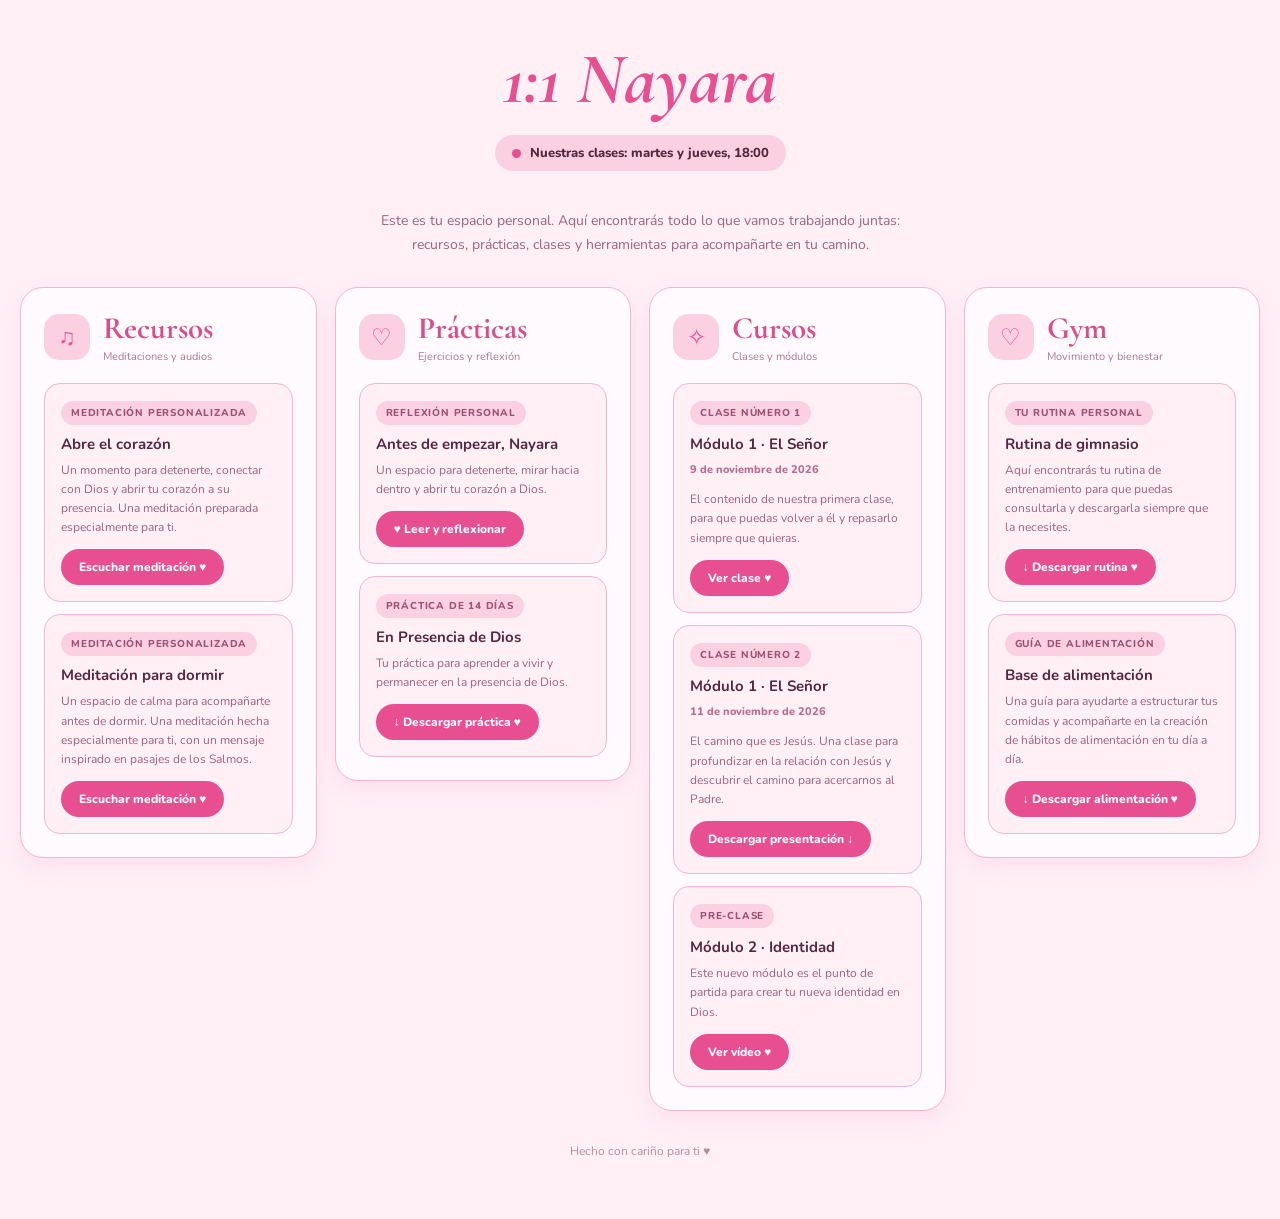
==== index.html @ 5b58719e "Add nutrition guide section to index.html Added a new section for 'GUÍA DE ALIMENTACIÓN' with a desc" ====
<!DOCTYPE html>
<html lang="es">
<head>
<meta charset="UTF-8">
<meta name="viewport" content="width=device-width, initial-scale=1.0">

<title>1:1 Nayara</title>

<link href="https://fonts.googleapis.com/css2?family=Cormorant+Garamond:ital,wght@1,600;1,700&family=Nunito:wght@400;600;700;800&display=swap" rel="stylesheet">

<style>
* {
    margin: 0;
    padding: 0;
    box-sizing: border-box;
}

body {
    background: #fff0f6;
    font-family: 'Nunito', sans-serif;
    color: #54283e;
    min-height: 100vh;
    padding: 35px 20px 60px;
}

/* CABECERA */

header {
    text-align: center;
    margin-bottom: 38px;
}

h1 {
    font-family: 'Cormorant Garamond', serif;
    font-style: italic;
    font-size: clamp(50px, 8vw, 72px);
    color: #e84f91;
    margin-bottom: 12px;
}

.horario {
    display: inline-flex;
    align-items: center;
    gap: 9px;
    background: #fbd1e2;
    padding: 9px 17px;
    border-radius: 30px;
    font-size: 13px;
    font-weight: 800;
}

.punto {
    width: 9px;
    height: 9px;
    background: #e84f91;
    border-radius: 50%;
}

/* PRESENTACIÓN */

.intro {
    text-align: center;
    max-width: 550px;
    margin: 0 auto 30px;
}

.intro p {
    color: #9c637e;
    font-size: 14px;
    line-height: 1.7;
}

/* GALERÍA */

.galeria {
    width: 100%;
    max-width: 1500px;
    margin: 0 auto;
    display: grid;
    grid-template-columns: repeat(4, minmax(0, 1fr));
    gap: 18px;
    align-items: start;
}

/* TARJETAS */

.tarjeta-seccion {
    background: #fffafd;
    border: 1.5px solid #f6b4d0;
    border-radius: 23px;
    padding: 23px;
    box-shadow: 0 9px 22px rgba(216,91,145,0.10);
    min-width: 0;
}

.cabecera-tarjeta {
    display: flex;
    align-items: center;
    gap: 13px;
    margin-bottom: 19px;
}

.icono {
    width: 46px;
    height: 46px;
    min-width: 46px;
    border-radius: 15px;
    background: #fbd1e2;
    color: #e84f91;
    display: flex;
    align-items: center;
    justify-content: center;
    font-size: 23px;
}

h2 {
    font-family: 'Cormorant Garamond', serif;
    font-size: 31px;
    color: #d94d8a;
    line-height: 1.1;
}

.subtitulo {
    color: #a77b90;
    font-size: 11px;
    margin-top: 4px;
}

/* CONTENIDO INTERIOR */

.elemento {
    background: #fff0f6;
    border: 1px solid #f6b4d0;
    border-radius: 16px;
    padding: 16px;
    margin-top: 12px;
}

.elemento h3 {
    font-size: 15px;
    margin-bottom: 7px;
    color: #54283e;
}

.elemento p {
    color: #9c637e;
    font-size: 12px;
    line-height: 1.6;
    margin-bottom: 12px;
}

.video {
    width: 100%;
    aspect-ratio: 16 / 9;
    border: none;
    border-radius: 12px;
    display: block;
    margin-top: 12px;
}

/* BOTONES */

.boton {
    display: inline-block;
    padding: 10px 18px;
    border: none;
    border-radius: 25px;
    background: #e84f91;
    color: white;
    text-decoration: none;
    font-family: 'Nunito', sans-serif;
    font-size: 12px;
    font-weight: 800;
    cursor: pointer;
    transition: background 0.2s, transform 0.2s;
}

.boton:hover {
    background: #cf3979;
    transform: translateY(-2px);
}

.boton:disabled {
    background: #e8c5d5;
    color: #795568;
    cursor: not-allowed;
    transform: none;
}

.etiqueta {
    display: inline-block;
    background: #fbd1e2;
    color: #9b5273;
    padding: 5px 10px;
    border-radius: 20px;
    font-size: 10px;
    font-weight: 800;
    letter-spacing: 0.8px;
    margin-bottom: 9px;
}

.fecha {
    color: #b76b8e !important;
    font-weight: 800;
    font-size: 11px !important;
}

/* PIE */

.pie {
    text-align: center;
    color: #b78ba0;
    font-size: 12px;
    margin-top: 32px;
}

/* MÓVILES */

@media(max-width: 650px) {
    body {
        padding: 25px 13px 40px;
    }

   .galeria {
        grid-template-columns: 1fr;
        gap: 16px;
    }

    .tarjeta-seccion {
        padding: 19px;
    }

    h2 {
        font-size: 29px;
    }
}
</style>
</head>

<body>

<header>
    <h1>1:1 Nayara</h1>

    <div class="horario">
        <span class="punto"></span>
        Nuestras clases: martes y jueves, 18:00
    </div>
</header>

<div class="intro">
    <p>
        Este es tu espacio personal. Aquí encontrarás todo lo que vamos
        trabajando juntas: recursos, prácticas, clases y herramientas
        para acompañarte en tu camino.
    </p>
</div>

<main class="galeria">
    
<!-- RECURSOS -->
<section class="tarjeta-seccion">

    <div class="cabecera-tarjeta">
        <div class="icono">♫</div>
        <div>
            <h2>Recursos</h2>
            <p class="subtitulo">Meditaciones y audios</p>
        </div>
    </div>

    <!-- MEDITACIÓN 1 -->
    <div class="elemento">
        <span class="etiqueta">MEDITACIÓN PERSONALIZADA</span>

        <h3>Abre el corazón</h3>

        <p>
            Un momento para detenerte, conectar con Dios
            y abrir tu corazón a su presencia. Una meditación
            preparada especialmente para ti.
        </p>

        <a href="abre-el-corazon.html" class="boton">
            Escuchar meditación ♥
        </a>
    </div>

    <!-- MEDITACIÓN 2 -->
    <div class="elemento">
        <span class="etiqueta">MEDITACIÓN PERSONALIZADA</span>

        <h3>Meditación para dormir</h3>

        <p>
            Un espacio de calma para acompañarte antes de dormir.
            Una meditación hecha especialmente para ti,
            con un mensaje inspirado en pasajes de los Salmos.
        </p>

        <a href="meditacion-para-dormir.html" class="boton">
            Escuchar meditación ♥
        </a>
    </div>

</section>


    <!-- PRÁCTICAS -->
    <section class="tarjeta-seccion">

        <div class="cabecera-tarjeta">
            <div class="icono">♡</div>
            <div>
                <h2>Prácticas</h2>
                <p class="subtitulo">Ejercicios y reflexión</p>
            </div>
        </div>

        <div class="elemento">
            <span class="etiqueta">REFLEXIÓN PERSONAL</span>

            <h3>Antes de empezar, Nayara</h3>

            <p>
                Un espacio para detenerte, mirar hacia dentro
                y abrir tu corazón a Dios.
            </p>

            <a href="reflexion.html" class="boton">
                ♥ Leer y reflexionar
            </a>
        </div>

        <div class="elemento">
            <span class="etiqueta">PRÁCTICA DE 14 DÍAS</span>

            <h3>En Presencia de Dios</h3>

            <p>
                Tu práctica para aprender a vivir
                y permanecer en la presencia de Dios.
            </p>

           <a
    href="En_Presencia_de_Dios_AED.pdf"
    download
    class="boton">
    ↓ Descargar práctica ♥
</a>
        </div>

    </section>


    <!-- CURSOS -->
    <section class="tarjeta-seccion">

        <div class="cabecera-tarjeta">
            <div class="icono">✧</div>
            <div>
                <h2>Cursos</h2>
                <p class="subtitulo">Clases y módulos</p>
            </div>
        </div>

        <div class="elemento">
            <span class="etiqueta">CLASE NÚMERO 1</span>

            <h3>Módulo 1 · El Señor</h3>

            <p class="fecha">9 de noviembre de 2026</p>

            <p>
                El contenido de nuestra primera clase,
                para que puedas volver a él y repasarlo
                siempre que quieras.
            </p>

            <a
                href="https://canva.link/1fo66su3ctbssl6"
                target="_blank"
                rel="noopener noreferrer"
                class="boton">
                Ver clase ♥
            </a>
        </div>

<div class="elemento">
    <span class="etiqueta">CLASE NÚMERO 2</span>

    <h3>Módulo 1 · El Señor</h3>

    <p class="fecha">11 de noviembre de 2026</p>

    <p>
        El camino que es Jesús. Una clase para profundizar
        en la relación con Jesús y descubrir el camino
        para acercarnos al Padre.
    </p>

    <a
        href="./clase-2-el-camino.pdf"
        download="El camino que es Jesús.pdf"
        class="boton">
        Descargar presentación ↓
    </a>
</div>
<div class="elemento">
    <span class="etiqueta">PRE-CLASE</span>

    <h3>Módulo 2 · Identidad</h3>

    <p>
        Este nuevo módulo es el punto de partida
        para crear tu nueva identidad en Dios.
    </p>

    <a
        href="https://www.youtube.com/watch?v=lnwrQSyHtDE"
        target="_blank"
        rel="noopener noreferrer"
        class="boton">
        Ver vídeo ♥
    </a>
</div>
    </section>


    <!-- GYM -->
    <section class="tarjeta-seccion">

        <div class="cabecera-tarjeta">
            <div class="icono">♡</div>
            <div>
                <h2>Gym</h2>
                <p class="subtitulo">Movimiento y bienestar</p>
            </div>
        </div>

        <div class="elemento">
            <span class="etiqueta">TU RUTINA PERSONAL</span>

            <h3>Rutina de gimnasio</h3>

            <p>
                Aquí encontrarás tu rutina de entrenamiento
                para que puedas consultarla y descargarla
                siempre que la necesites.
            </p>

      <a
    href="Rutina_Nayara.pdf"
    download
    class="boton">
    ↓ Descargar rutina ♥
</a>
        </div>

<div class="elemento">
    <span class="etiqueta">GUÍA DE ALIMENTACIÓN</span>

    <h3>Base de alimentación</h3>

    <p>
        Una guía para ayudarte a estructurar tus comidas
        y acompañarte en la creación de hábitos de
        alimentación en tu día a día.
    </p>

    <a
        href="Guia_Alimentacion.pdf"
        download
        class="boton">
        ↓ Descargar alimentación ♥
    </a>
</div>

    </section>

</main>

<footer class="pie">
    Hecho con cariño para ti ♥
</footer>

</body>
</html>
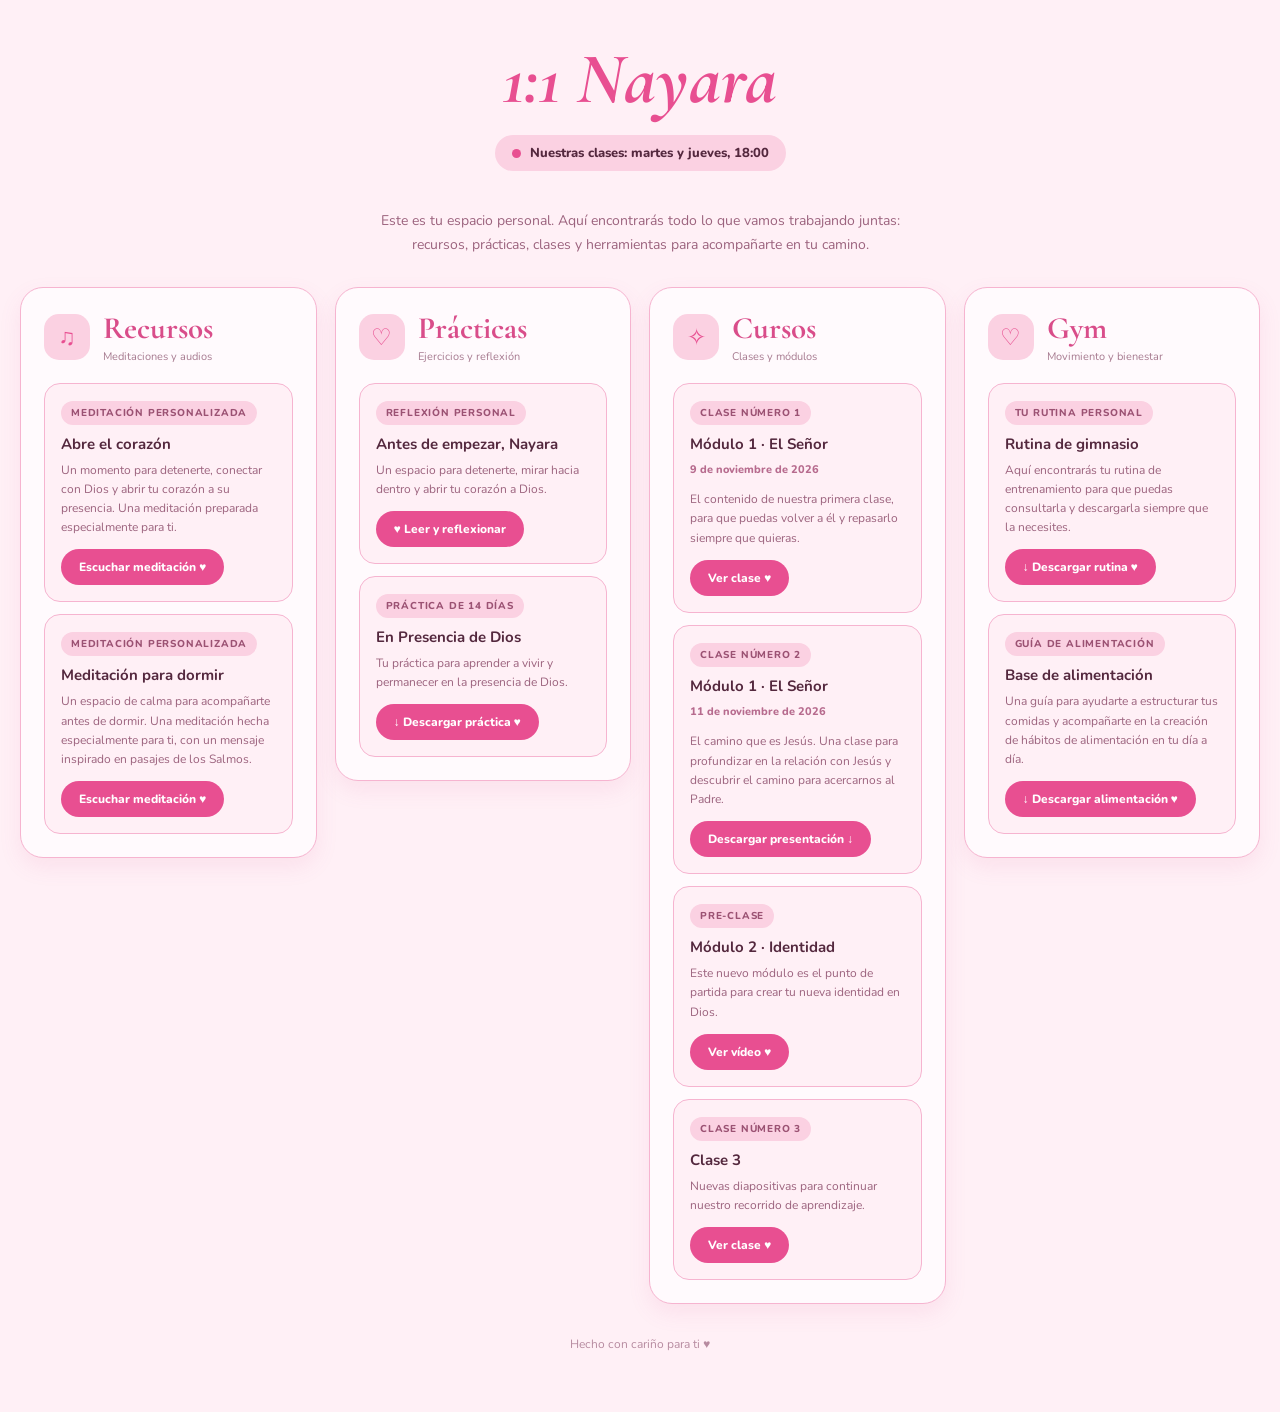
==== commit cc04e8a9: "Refactor Cursos section in index.html" ====
--- a/index.html
+++ b/index.html
@@ -354,78 +354,104 @@
     </section>
 
 
-    <!-- CURSOS -->
-    <section class="tarjeta-seccion">
-
-        <div class="cabecera-tarjeta">
-            <div class="icono">✧</div>
-            <div>
-                <h2>Cursos</h2>
-                <p class="subtitulo">Clases y módulos</p>
-            </div>
-        </div>
-
-        <div class="elemento">
-            <span class="etiqueta">CLASE NÚMERO 1</span>
-
-            <h3>Módulo 1 · El Señor</h3>
-
-            <p class="fecha">9 de noviembre de 2026</p>
-
-            <p>
-                El contenido de nuestra primera clase,
-                para que puedas volver a él y repasarlo
-                siempre que quieras.
-            </p>
-
-            <a
-                href="https://canva.link/1fo66su3ctbssl6"
-                target="_blank"
-                rel="noopener noreferrer"
-                class="boton">
-                Ver clase ♥
-            </a>
-        </div>
-
-<div class="elemento">
-    <span class="etiqueta">CLASE NÚMERO 2</span>
-
-    <h3>Módulo 1 · El Señor</h3>
-
-    <p class="fecha">11 de noviembre de 2026</p>
-
-    <p>
-        El camino que es Jesús. Una clase para profundizar
-        en la relación con Jesús y descubrir el camino
-        para acercarnos al Padre.
-    </p>
-
-    <a
-        href="./clase-2-el-camino.pdf"
-        download="El camino que es Jesús.pdf"
-        class="boton">
-        Descargar presentación ↓
-    </a>
-</div>
-<div class="elemento">
-    <span class="etiqueta">PRE-CLASE</span>
-
-    <h3>Módulo 2 · Identidad</h3>
-
-    <p>
-        Este nuevo módulo es el punto de partida
-        para crear tu nueva identidad en Dios.
-    </p>
-
-    <a
-        href="https://www.youtube.com/watch?v=lnwrQSyHtDE"
-        target="_blank"
-        rel="noopener noreferrer"
-        class="boton">
-        Ver vídeo ♥
-    </a>
-</div>
-    </section>
+
+<!-- CURSOS -->
+<section class="tarjeta-seccion">
+
+    <div class="cabecera-tarjeta">
+        <div class="icono">✧</div>
+        <div>
+            <h2>Cursos</h2>
+            <p class="subtitulo">Clases y módulos</p>
+        </div>
+    </div>
+
+    <!-- CLASE 1 -->
+    <div class="elemento">
+        <span class="etiqueta">CLASE NÚMERO 1</span>
+
+        <h3>Módulo 1 · El Señor</h3>
+
+        <p class="fecha">9 de noviembre de 2026</p>
+
+        <p>
+            El contenido de nuestra primera clase,
+            para que puedas volver a él y repasarlo
+            siempre que quieras.
+        </p>
+
+        <a
+            href="https://canva.link/1fo66su3ctbssl6"
+            target="_blank"
+            rel="noopener noreferrer"
+            class="boton">
+            Ver clase ♥
+        </a>
+    </div>
+
+    <!-- CLASE 2 -->
+    <div class="elemento">
+        <span class="etiqueta">CLASE NÚMERO 2</span>
+
+        <h3>Módulo 1 · El Señor</h3>
+
+        <p class="fecha">11 de noviembre de 2026</p>
+
+        <p>
+            El camino que es Jesús. Una clase para profundizar
+            en la relación con Jesús y descubrir el camino
+            para acercarnos al Padre.
+        </p>
+
+        <a
+            href="./clase-2-el-camino.pdf"
+            download="El camino que es Jesús.pdf"
+            class="boton">
+            Descargar presentación ↓
+        </a>
+    </div>
+
+    <!-- PRE-CLASE -->
+    <div class="elemento">
+        <span class="etiqueta">PRE-CLASE</span>
+
+        <h3>Módulo 2 · Identidad</h3>
+
+        <p>
+            Este nuevo módulo es el punto de partida
+            para crear tu nueva identidad en Dios.
+        </p>
+
+        <a
+            href="https://www.youtube.com/watch?v=lnwrQSyHtDE"
+            target="_blank"
+            rel="noopener noreferrer"
+            class="boton">
+            Ver vídeo ♥
+        </a>
+    </div>
+
+    <!-- CLASE 3 -->
+    <div class="elemento">
+        <span class="etiqueta">CLASE NÚMERO 3</span>
+
+        <h3>Clase 3</h3>
+
+        <p>
+            Nuevas diapositivas para continuar nuestro
+            recorrido de aprendizaje.
+        </p>
+
+        <a
+            href="https://claude.ai/artifact/CXmY6AqAgPPFTxwGbaMJph#slide-3dd33bdac6c2"
+            target="_blank"
+            rel="noopener noreferrer"
+            class="boton">
+            Ver clase ♥
+        </a>
+    </div>
+
+</section>
 
 
     <!-- GYM -->
@@ -457,7 +483,6 @@
     ↓ Descargar rutina ♥
 </a>
         </div>
-
 <div class="elemento">
     <span class="etiqueta">GUÍA DE ALIMENTACIÓN</span>
 
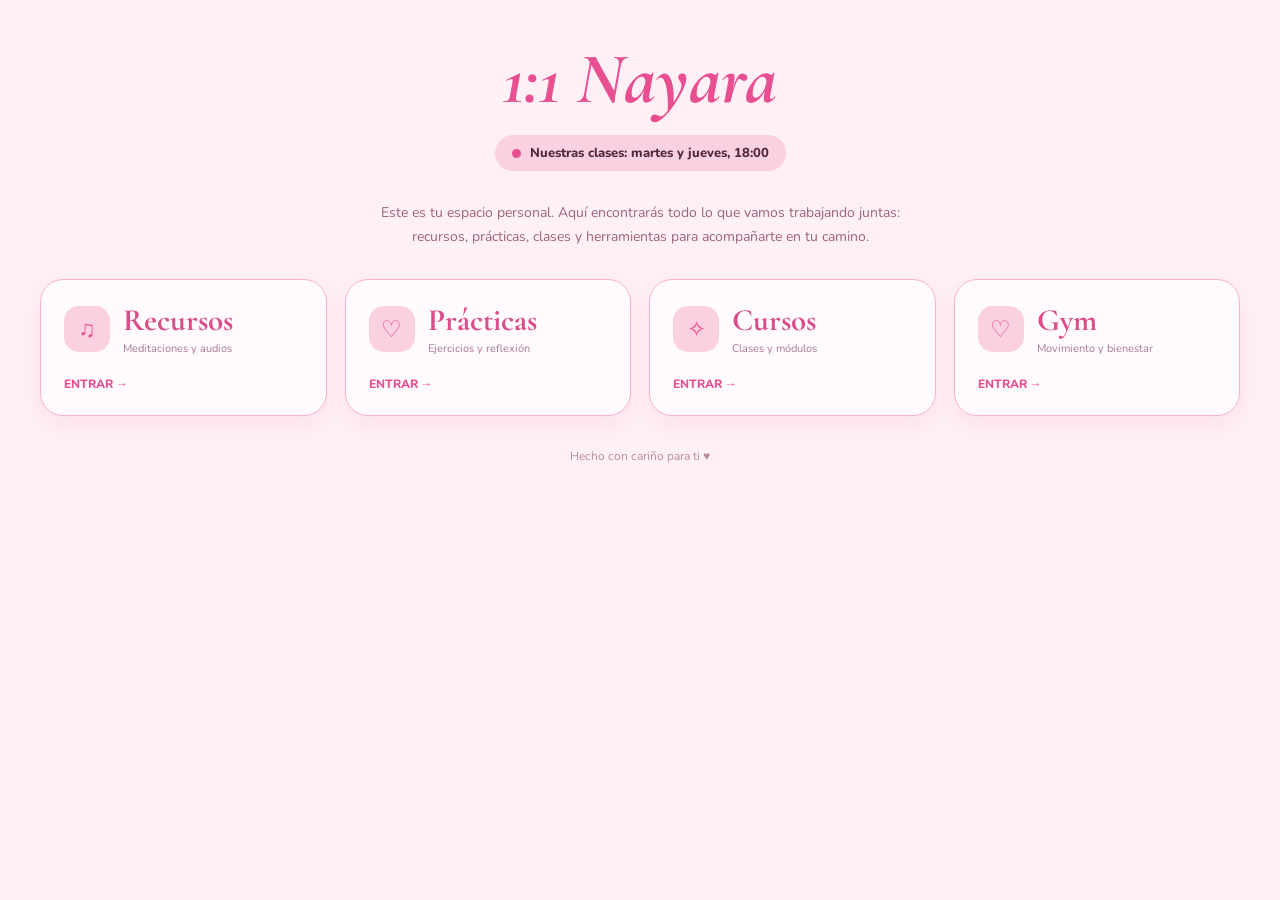
==== commit bfad7d3e: "Refactor HTML structure and update styles" ====
--- a/index.html
+++ b/index.html
@@ -1,10 +1,10 @@
+
 
 <!DOCTYPE html>
 <html lang="es">
 <head>
 <meta charset="UTF-8">
 <meta name="viewport" content="width=device-width, initial-scale=1.0">
-
 <title>1:1 Nayara</title>
 
 <link href="https://fonts.googleapis.com/css2?family=Cormorant+Garamond:ital,wght@1,600;1,700&family=Nunito:wght@400;600;700;800&display=swap" rel="stylesheet">
@@ -24,11 +24,9 @@
     padding: 35px 20px 60px;
 }
 
-/* CABECERA */
-
 header {
     text-align: center;
-    margin-bottom: 38px;
+    margin-bottom: 30px;
 }
 
 h1 {
@@ -57,8 +55,6 @@
     border-radius: 50%;
 }
 
-/* PRESENTACIÓN */
-
 .intro {
     text-align: center;
     max-width: 550px;
@@ -71,19 +67,17 @@
     line-height: 1.7;
 }
 
-/* GALERÍA */
+/* NAVEGACIÓN PRINCIPAL */
 
 .galeria {
     width: 100%;
-    max-width: 1500px;
+    max-width: 1200px;
     margin: 0 auto;
     display: grid;
     grid-template-columns: repeat(4, minmax(0, 1fr));
     gap: 18px;
     align-items: start;
 }
-
-/* TARJETAS */
 
 .tarjeta-seccion {
     background: #fffafd;
@@ -92,13 +86,19 @@
     padding: 23px;
     box-shadow: 0 9px 22px rgba(216,91,145,0.10);
     min-width: 0;
+    cursor: pointer;
+    transition: transform .2s, box-shadow .2s;
+}
+
+.tarjeta-seccion:hover {
+    transform: translateY(-4px);
+    box-shadow: 0 12px 26px rgba(216,91,145,0.16);
 }
 
 .cabecera-tarjeta {
     display: flex;
     align-items: center;
     gap: 13px;
-    margin-bottom: 19px;
 }
 
 .icono {
@@ -127,43 +127,142 @@
     margin-top: 4px;
 }
 
-/* CONTENIDO INTERIOR */
-
-.elemento {
-    background: #fff0f6;
-    border: 1px solid #f6b4d0;
-    border-radius: 16px;
-    padding: 16px;
-    margin-top: 12px;
-}
-
-.elemento h3 {
+.entrar {
+    display: block;
+    color: #e84f91;
+    font-size: 12px;
+    font-weight: 800;
+    margin-top: 20px;
+}
+
+/* VISTAS INTERIORES */
+
+.vista {
+    display: none;
+    max-width: 850px;
+    margin: 0 auto;
+}
+
+.vista.activa {
+    display: block;
+}
+
+.volver {
+    display: inline-block;
+    background: #fbd1e2;
+    color: #a34870;
+    text-decoration: none;
+    border-radius: 25px;
+    padding: 10px 17px;
+    font-size: 12px;
+    font-weight: 800;
+    margin-bottom: 22px;
+    cursor: pointer;
+    border: none;
+    font-family: 'Nunito', sans-serif;
+}
+
+.titulo-vista {
+    margin-bottom: 8px;
+}
+
+.descripcion-vista {
+    color: #9c637e;
+    font-size: 13px;
+    margin-bottom: 22px;
+    line-height: 1.6;
+}
+
+/* LISTADO DE CONTENIDOS */
+
+.lista {
+    display: grid;
+    gap: 12px;
+}
+
+.item-lista {
+    width: 100%;
+    background: #fffafd;
+    border: 1.5px solid #f6b4d0;
+    border-radius: 17px;
+    padding: 18px;
+    display: flex;
+    align-items: center;
+    justify-content: space-between;
+    gap: 12px;
+    text-align: left;
+    cursor: pointer;
+    color: #54283e;
+    font-family: 'Nunito', sans-serif;
+    transition: background .2s, transform .2s;
+}
+
+.item-lista:hover {
+    background: #fff5fa;
+    transform: translateY(-2px);
+}
+
+.item-lista h3 {
     font-size: 15px;
-    margin-bottom: 7px;
-    color: #54283e;
-}
-
-.elemento p {
+    margin-top: 5px;
+}
+
+.item-lista p {
+    color: #a77b90;
+    font-size: 11px;
+    margin-top: 5px;
+}
+
+.flecha {
+    color: #e84f91;
+    font-size: 22px;
+}
+
+.etiqueta {
+    display: inline-block;
+    background: #fbd1e2;
+    color: #9b5273;
+    padding: 5px 10px;
+    border-radius: 20px;
+    font-size: 10px;
+    font-weight: 800;
+    letter-spacing: .8px;
+}
+
+/* FICHAS */
+
+.ficha {
+    background: #fffafd;
+    border: 1.5px solid #f6b4d0;
+    border-radius: 23px;
+    padding: 25px;
+    box-shadow: 0 9px 22px rgba(216,91,145,0.10);
+}
+
+.ficha h3 {
+    font-family: 'Cormorant Garamond', serif;
+    font-size: 32px;
+    color: #d94d8a;
+    margin: 12px 0;
+}
+
+.ficha .fecha {
+    color: #b76b8e;
+    font-weight: 800;
+    font-size: 12px;
+    margin-bottom: 15px;
+}
+
+.ficha p {
     color: #9c637e;
-    font-size: 12px;
-    line-height: 1.6;
-    margin-bottom: 12px;
-}
-
-.video {
-    width: 100%;
-    aspect-ratio: 16 / 9;
-    border: none;
-    border-radius: 12px;
-    display: block;
-    margin-top: 12px;
-}
-
-/* BOTONES */
+    font-size: 13px;
+    line-height: 1.7;
+    margin-bottom: 18px;
+}
 
 .boton {
     display: inline-block;
-    padding: 10px 18px;
+    padding: 11px 19px;
     border: none;
     border-radius: 25px;
     background: #e84f91;
@@ -173,40 +272,13 @@
     font-size: 12px;
     font-weight: 800;
     cursor: pointer;
-    transition: background 0.2s, transform 0.2s;
+    transition: background .2s, transform .2s;
 }
 
 .boton:hover {
     background: #cf3979;
     transform: translateY(-2px);
 }
-
-.boton:disabled {
-    background: #e8c5d5;
-    color: #795568;
-    cursor: not-allowed;
-    transform: none;
-}
-
-.etiqueta {
-    display: inline-block;
-    background: #fbd1e2;
-    color: #9b5273;
-    padding: 5px 10px;
-    border-radius: 20px;
-    font-size: 10px;
-    font-weight: 800;
-    letter-spacing: 0.8px;
-    margin-bottom: 9px;
-}
-
-.fecha {
-    color: #b76b8e !important;
-    font-weight: 800;
-    font-size: 11px !important;
-}
-
-/* PIE */
 
 .pie {
     text-align: center;
@@ -215,14 +287,18 @@
     margin-top: 32px;
 }
 
-/* MÓVILES */
+@media(max-width: 850px) {
+    .galeria {
+        grid-template-columns: repeat(2, minmax(0, 1fr));
+    }
+}
 
 @media(max-width: 650px) {
     body {
         padding: 25px 13px 40px;
     }
 
-   .galeria {
+    .galeria {
         grid-template-columns: 1fr;
         gap: 16px;
     }
@@ -234,6 +310,10 @@
     h2 {
         font-size: 29px;
     }
+
+    .ficha {
+        padding: 20px;
+    }
 }
 </style>
 </head>
@@ -242,14 +322,13 @@
 
 <header>
     <h1>1:1 Nayara</h1>
-
     <div class="horario">
         <span class="punto"></span>
         Nuestras clases: martes y jueves, 18:00
     </div>
 </header>
 
-<div class="intro">
+<div class="intro" id="introduccion">
     <p>
         Este es tu espacio personal. Aquí encontrarás todo lo que vamos
         trabajando juntas: recursos, prácticas, clases y herramientas
@@ -257,59 +336,21 @@
     </p>
 </div>
 
-<main class="galeria">
-    
-<!-- RECURSOS -->
-<section class="tarjeta-seccion">
-
-    <div class="cabecera-tarjeta">
-        <div class="icono">♫</div>
-        <div>
-            <h2>Recursos</h2>
-            <p class="subtitulo">Meditaciones y audios</p>
+<!-- INICIO -->
+<main id="inicio" class="galeria">
+
+    <div class="tarjeta-seccion" onclick="mostrarVista('recursos')">
+        <div class="cabecera-tarjeta">
+            <div class="icono">♫</div>
+            <div>
+                <h2>Recursos</h2>
+                <p class="subtitulo">Meditaciones y audios</p>
+            </div>
         </div>
-    </div>
-
-    <!-- MEDITACIÓN 1 -->
-    <div class="elemento">
-        <span class="etiqueta">MEDITACIÓN PERSONALIZADA</span>
-
-        <h3>Abre el corazón</h3>
-
-        <p>
-            Un momento para detenerte, conectar con Dios
-            y abrir tu corazón a su presencia. Una meditación
-            preparada especialmente para ti.
-        </p>
-
-        <a href="abre-el-corazon.html" class="boton">
-            Escuchar meditación ♥
-        </a>
-    </div>
-
-    <!-- MEDITACIÓN 2 -->
-    <div class="elemento">
-        <span class="etiqueta">MEDITACIÓN PERSONALIZADA</span>
-
-        <h3>Meditación para dormir</h3>
-
-        <p>
-            Un espacio de calma para acompañarte antes de dormir.
-            Una meditación hecha especialmente para ti,
-            con un mensaje inspirado en pasajes de los Salmos.
-        </p>
-
-        <a href="meditacion-para-dormir.html" class="boton">
-            Escuchar meditación ♥
-        </a>
-    </div>
-
-</section>
-
-
-    <!-- PRÁCTICAS -->
-    <section class="tarjeta-seccion">
-
+        <span class="entrar">ENTRAR →</span>
+    </div>
+
+    <div class="tarjeta-seccion" onclick="mostrarVista('practicas')">
         <div class="cabecera-tarjeta">
             <div class="icono">♡</div>
             <div>
@@ -317,146 +358,21 @@
                 <p class="subtitulo">Ejercicios y reflexión</p>
             </div>
         </div>
-
-        <div class="elemento">
-            <span class="etiqueta">REFLEXIÓN PERSONAL</span>
-
-            <h3>Antes de empezar, Nayara</h3>
-
-            <p>
-                Un espacio para detenerte, mirar hacia dentro
-                y abrir tu corazón a Dios.
-            </p>
-
-            <a href="reflexion.html" class="boton">
-                ♥ Leer y reflexionar
-            </a>
+        <span class="entrar">ENTRAR →</span>
+    </div>
+
+    <div class="tarjeta-seccion" onclick="mostrarVista('cursos')">
+        <div class="cabecera-tarjeta">
+            <div class="icono">✧</div>
+            <div>
+                <h2>Cursos</h2>
+                <p class="subtitulo">Clases y módulos</p>
+            </div>
         </div>
-
-        <div class="elemento">
-            <span class="etiqueta">PRÁCTICA DE 14 DÍAS</span>
-
-            <h3>En Presencia de Dios</h3>
-
-            <p>
-                Tu práctica para aprender a vivir
-                y permanecer en la presencia de Dios.
-            </p>
-
-           <a
-    href="En_Presencia_de_Dios_AED.pdf"
-    download
-    class="boton">
-    ↓ Descargar práctica ♥
-</a>
-        </div>
-
-    </section>
-
-
-
-<!-- CURSOS -->
-<section class="tarjeta-seccion">
-
-    <div class="cabecera-tarjeta">
-        <div class="icono">✧</div>
-        <div>
-            <h2>Cursos</h2>
-            <p class="subtitulo">Clases y módulos</p>
-        </div>
-    </div>
-
-    <!-- CLASE 1 -->
-    <div class="elemento">
-        <span class="etiqueta">CLASE NÚMERO 1</span>
-
-        <h3>Módulo 1 · El Señor</h3>
-
-        <p class="fecha">9 de noviembre de 2026</p>
-
-        <p>
-            El contenido de nuestra primera clase,
-            para que puedas volver a él y repasarlo
-            siempre que quieras.
-        </p>
-
-        <a
-            href="https://canva.link/1fo66su3ctbssl6"
-            target="_blank"
-            rel="noopener noreferrer"
-            class="boton">
-            Ver clase ♥
-        </a>
-    </div>
-
-    <!-- CLASE 2 -->
-    <div class="elemento">
-        <span class="etiqueta">CLASE NÚMERO 2</span>
-
-        <h3>Módulo 1 · El Señor</h3>
-
-        <p class="fecha">11 de noviembre de 2026</p>
-
-        <p>
-            El camino que es Jesús. Una clase para profundizar
-            en la relación con Jesús y descubrir el camino
-            para acercarnos al Padre.
-        </p>
-
-        <a
-            href="./clase-2-el-camino.pdf"
-            download="El camino que es Jesús.pdf"
-            class="boton">
-            Descargar presentación ↓
-        </a>
-    </div>
-
-    <!-- PRE-CLASE -->
-    <div class="elemento">
-        <span class="etiqueta">PRE-CLASE</span>
-
-        <h3>Módulo 2 · Identidad</h3>
-
-        <p>
-            Este nuevo módulo es el punto de partida
-            para crear tu nueva identidad en Dios.
-        </p>
-
-        <a
-            href="https://www.youtube.com/watch?v=lnwrQSyHtDE"
-            target="_blank"
-            rel="noopener noreferrer"
-            class="boton">
-            Ver vídeo ♥
-        </a>
-    </div>
-
-    <!-- CLASE 3 -->
-    <div class="elemento">
-        <span class="etiqueta">CLASE NÚMERO 3</span>
-
-        <h3>Clase 3</h3>
-
-        <p>
-            Nuevas diapositivas para continuar nuestro
-            recorrido de aprendizaje.
-        </p>
-
-        <a
-            href="https://claude.ai/artifact/CXmY6AqAgPPFTxwGbaMJph#slide-3dd33bdac6c2"
-            target="_blank"
-            rel="noopener noreferrer"
-            class="boton">
-            Ver clase ♥
-        </a>
-    </div>
-
-</section>
-
-
-    <!-- GYM -->
-    <section class="tarjeta-seccion">
-
+        <span class="entrar">ENTRAR →</span>
+    </div>
+
+    <div class="tarjeta-seccion" onclick="mostrarVista('gym')">
         <div class="cabecera-tarjeta">
             <div class="icono">♡</div>
             <div>
@@ -464,52 +380,264 @@
                 <p class="subtitulo">Movimiento y bienestar</p>
             </div>
         </div>
-
-        <div class="elemento">
-            <span class="etiqueta">TU RUTINA PERSONAL</span>
-
-            <h3>Rutina de gimnasio</h3>
-
-            <p>
-                Aquí encontrarás tu rutina de entrenamiento
-                para que puedas consultarla y descargarla
-                siempre que la necesites.
-            </p>
-
-      <a
-    href="Rutina_Nayara.pdf"
-    download
-    class="boton">
-    ↓ Descargar rutina ♥
-</a>
-        </div>
-<div class="elemento">
-    <span class="etiqueta">GUÍA DE ALIMENTACIÓN</span>
-
-    <h3>Base de alimentación</h3>
-
-    <p>
-        Una guía para ayudarte a estructurar tus comidas
-        y acompañarte en la creación de hábitos de
-        alimentación en tu día a día.
-    </p>
-
-    <a
-        href="Guia_Alimentacion.pdf"
-        download
-        class="boton">
-        ↓ Descargar alimentación ♥
-    </a>
-</div>
-
-    </section>
+        <span class="entrar">ENTRAR →</span>
+    </div>
 
 </main>
+
+<!-- RECURSOS -->
+<section id="recursos" class="vista">
+    <button class="volver" onclick="mostrarVista('inicio')">← Volver al inicio</button>
+    <h2 class="titulo-vista">Recursos</h2>
+    <p class="descripcion-vista">Meditaciones y audios preparados para ti.</p>
+
+    <div class="lista">
+        <button class="item-lista" onclick="mostrarVista('recurso-corazon')">
+            <div>
+                <span class="etiqueta">MEDITACIÓN PERSONALIZADA</span>
+                <h3>Abre el corazón</h3>
+                <p>Un momento para conectar con Dios.</p>
+            </div>
+            <span class="flecha">›</span>
+        </button>
+
+        <button class="item-lista" onclick="mostrarVista('recurso-dormir')">
+            <div>
+                <span class="etiqueta">MEDITACIÓN PERSONALIZADA</span>
+                <h3>Meditación para dormir</h3>
+                <p>Un espacio de calma antes de dormir.</p>
+            </div>
+            <span class="flecha">›</span>
+        </button>
+    </div>
+</section>
+
+<section id="recurso-corazon" class="vista">
+    <button class="volver" onclick="mostrarVista('recursos')">← Volver a Recursos</button>
+    <div class="ficha">
+        <span class="etiqueta">MEDITACIÓN PERSONALIZADA</span>
+        <h3>Abre el corazón</h3>
+        <p>Un momento para detenerte, conectar con Dios y abrir tu corazón a su presencia. Una meditación preparada especialmente para ti.</p>
+        <a href="abre-el-corazon.html" class="boton">Escuchar meditación ♥</a>
+    </div>
+</section>
+
+<section id="recurso-dormir" class="vista">
+    <button class="volver" onclick="mostrarVista('recursos')">← Volver a Recursos</button>
+    <div class="ficha">
+        <span class="etiqueta">MEDITACIÓN PERSONALIZADA</span>
+        <h3>Meditación para dormir</h3>
+        <p>Un espacio de calma para acompañarte antes de dormir. Una meditación hecha especialmente para ti, con un mensaje inspirado en pasajes de los Salmos.</p>
+        <a href="meditacion-para-dormir.html" class="boton">Escuchar meditación ♥</a>
+    </div>
+</section>
+
+<!-- PRÁCTICAS -->
+<section id="practicas" class="vista">
+    <button class="volver" onclick="mostrarVista('inicio')">← Volver al inicio</button>
+    <h2 class="titulo-vista">Prácticas</h2>
+    <p class="descripcion-vista">Ejercicios y reflexión para tu camino.</p>
+
+    <div class="lista">
+        <button class="item-lista" onclick="mostrarVista('practica-reflexion')">
+            <div>
+                <span class="etiqueta">REFLEXIÓN PERSONAL</span>
+                <h3>Antes de empezar, Nayara</h3>
+                <p>Un espacio para detenerte y abrir tu corazón.</p>
+            </div>
+            <span class="flecha">›</span>
+        </button>
+
+        <button class="item-lista" onclick="mostrarVista('practica-presencia')">
+            <div>
+                <span class="etiqueta">PRÁCTICA DE 14 DÍAS</span>
+                <h3>En Presencia de Dios</h3>
+                <p>Aprender a vivir y permanecer en su presencia.</p>
+            </div>
+            <span class="flecha">›</span>
+        </button>
+    </div>
+</section>
+
+<section id="practica-reflexion" class="vista">
+    <button class="volver" onclick="mostrarVista('practicas')">← Volver a Prácticas</button>
+    <div class="ficha">
+        <span class="etiqueta">REFLEXIÓN PERSONAL</span>
+        <h3>Antes de empezar, Nayara</h3>
+        <p>Un espacio para detenerte, mirar hacia dentro y abrir tu corazón a Dios.</p>
+        <a href="reflexion.html" class="boton">♥ Leer y reflexionar</a>
+    </div>
+</section>
+
+<section id="practica-presencia" class="vista">
+    <button class="volver" onclick="mostrarVista('practicas')">← Volver a Prácticas</button>
+    <div class="ficha">
+        <span class="etiqueta">PRÁCTICA DE 14 DÍAS</span>
+        <h3>En Presencia de Dios</h3>
+        <p>Tu práctica para aprender a vivir y permanecer en la presencia de Dios.</p>
+        <a href="En_Presencia_de_Dios_AED.pdf" download class="boton">↓ Descargar práctica ♥</a>
+    </div>
+</section>
+
+<!-- CURSOS -->
+<section id="cursos" class="vista">
+    <button class="volver" onclick="mostrarVista('inicio')">← Volver al inicio</button>
+    <h2 class="titulo-vista">Cursos</h2>
+    <p class="descripcion-vista">Tus clases y el recorrido de cada módulo.</p>
+
+    <div class="lista">
+
+        <button class="item-lista" onclick="mostrarVista('clase1')">
+            <div>
+                <span class="etiqueta">CLASE NÚMERO 1</span>
+                <h3>Módulo 1 · El Señor</h3>
+                <p>9 de noviembre de 2026</p>
+            </div>
+            <span class="flecha">›</span>
+        </button>
+
+        <button class="item-lista" onclick="mostrarVista('clase2')">
+            <div>
+                <span class="etiqueta">CLASE NÚMERO 2</span>
+                <h3>Módulo 1 · El Señor</h3>
+                <p>11 de noviembre de 2026</p>
+            </div>
+            <span class="flecha">›</span>
+        </button>
+
+        <button class="item-lista" onclick="mostrarVista('preclase')">
+            <div>
+                <span class="etiqueta">PRE-CLASE</span>
+                <h3>Módulo 2 · Identidad</h3>
+                <p>Introducción al nuevo módulo.</p>
+            </div>
+            <span class="flecha">›</span>
+        </button>
+
+        <button class="item-lista" onclick="mostrarVista('clase3')">
+            <div>
+                <span class="etiqueta">CLASE NÚMERO 3</span>
+                <h3>Continuamos nuestro recorrido</h3>
+                <p>Nuevas diapositivas de clase.</p>
+            </div>
+            <span class="flecha">›</span>
+        </button>
+
+    </div>
+</section>
+
+<section id="clase1" class="vista">
+    <button class="volver" onclick="mostrarVista('cursos')">← Volver a Cursos</button>
+    <div class="ficha">
+        <span class="etiqueta">CLASE NÚMERO 1</span>
+        <h3>Módulo 1 · El Señor</h3>
+        <p class="fecha">9 de noviembre de 2026</p>
+        <p>El contenido de nuestra primera clase, para que puedas volver a él y repasarlo siempre que quieras.</p>
+        <a href="https://canva.link/1fo66su3ctbssl6" target="_blank" rel="noopener noreferrer" class="boton">Ver clase ♥</a>
+    </div>
+</section>
+
+<section id="clase2" class="vista">
+    <button class="volver" onclick="mostrarVista('cursos')">← Volver a Cursos</button>
+    <div class="ficha">
+        <span class="etiqueta">CLASE NÚMERO 2</span>
+        <h3>Módulo 1 · El Señor</h3>
+        <p class="fecha">11 de noviembre de 2026</p>
+        <p>El camino que es Jesús. Una clase para profundizar en la relación con Jesús y descubrir el camino para acercarnos al Padre.</p>
+        <a href="./clase-2-el-camino.pdf" download="El camino que es Jesús.pdf" class="boton">Descargar presentación ↓</a>
+    </div>
+</section>
+
+<section id="preclase" class="vista">
+    <button class="volver" onclick="mostrarVista('cursos')">← Volver a Cursos</button>
+    <div class="ficha">
+        <span class="etiqueta">PRE-CLASE</span>
+        <h3>Módulo 2 · Identidad</h3>
+        <p>Este nuevo módulo es el punto de partida para crear tu nueva identidad en Dios.</p>
+        <a href="https://www.youtube.com/watch?v=lnwrQSyHtDE" target="_blank" rel="noopener noreferrer" class="boton">Ver vídeo ♥</a>
+    </div>
+</section>
+
+<section id="clase3" class="vista">
+    <button class="volver" onclick="mostrarVista('cursos')">← Volver a Cursos</button>
+    <div class="ficha">
+        <span class="etiqueta">CLASE NÚMERO 3</span>
+        <h3>Continuamos nuestro recorrido</h3>
+        <p>Nuevas diapositivas para continuar nuestro recorrido de aprendizaje.</p>
+        <a href="https://claude.ai/artifact/CXmY6AqAgPPFTxwGbaMJph#slide-3dd33bdac6c2" target="_blank" rel="noopener noreferrer" class="boton">Ver clase ♥</a>
+    </div>
+</section>
+
+<!-- GYM -->
+<section id="gym" class="vista">
+    <button class="volver" onclick="mostrarVista('inicio')">← Volver al inicio</button>
+    <h2 class="titulo-vista">Gym</h2>
+    <p class="descripcion-vista">Movimiento, bienestar y hábitos para tu día a día.</p>
+
+    <div class="lista">
+        <button class="item-lista" onclick="mostrarVista('rutina')">
+            <div>
+                <span class="etiqueta">TU RUTINA PERSONAL</span>
+                <h3>Rutina de gimnasio</h3>
+                <p>Tu entrenamiento para consultar y descargar.</p>
+            </div>
+            <span class="flecha">›</span>
+        </button>
+
+        <button class="item-lista" onclick="mostrarVista('alimentacion')">
+            <div>
+                <span class="etiqueta">GUÍA DE ALIMENTACIÓN</span>
+                <h3>Base de alimentación</h3>
+                <p>Una guía para estructurar tus comidas.</p>
+            </div>
+            <span class="flecha">›</span>
+        </button>
+    </div>
+</section>
+
+<section id="rutina" class="vista">
+    <button class="volver" onclick="mostrarVista('gym')">← Volver a Gym</button>
+    <div class="ficha">
+        <span class="etiqueta">TU RUTINA PERSONAL</span>
+        <h3>Rutina de gimnasio</h3>
+        <p>Aquí encontrarás tu rutina de entrenamiento para que puedas consultarla y descargarla siempre que la necesites.</p>
+        <a href="Rutina_Nayara.pdf" download class="boton">↓ Descargar rutina ♥</a>
+    </div>
+</section>
+
+<section id="alimentacion" class="vista">
+    <button class="volver" onclick="mostrarVista('gym')">← Volver a Gym</button>
+    <div class="ficha">
+        <span class="etiqueta">GUÍA DE ALIMENTACIÓN</span>
+        <h3>Base de alimentación</h3>
+        <p>Una guía para ayudarte a estructurar tus comidas y acompañarte en la creación de hábitos de alimentación en tu día a día.</p>
+        <a href="Guia_Alimentacion.pdf" download class="boton">↓ Descargar alimentación ♥</a>
+    </div>
+</section>
 
 <footer class="pie">
     Hecho con cariño para ti ♥
 </footer>
 
+<script>
+function mostrarVista(id) {
+    document.getElementById('inicio').style.display = 'none';
+    document.getElementById('introduccion').style.display = 'none';
+
+    document.querySelectorAll('.vista').forEach(function(vista) {
+        vista.classList.remove('activa');
+    });
+
+    if (id === 'inicio') {
+        document.getElementById('inicio').style.display = 'grid';
+        document.getElementById('introduccion').style.display = 'block';
+    } else {
+        document.getElementById(id).classList.add('activa');
+    }
+
+    window.scrollTo({ top: 0, behavior: 'smooth' });
+}
+</script>
+
 </body>
 </html>
-
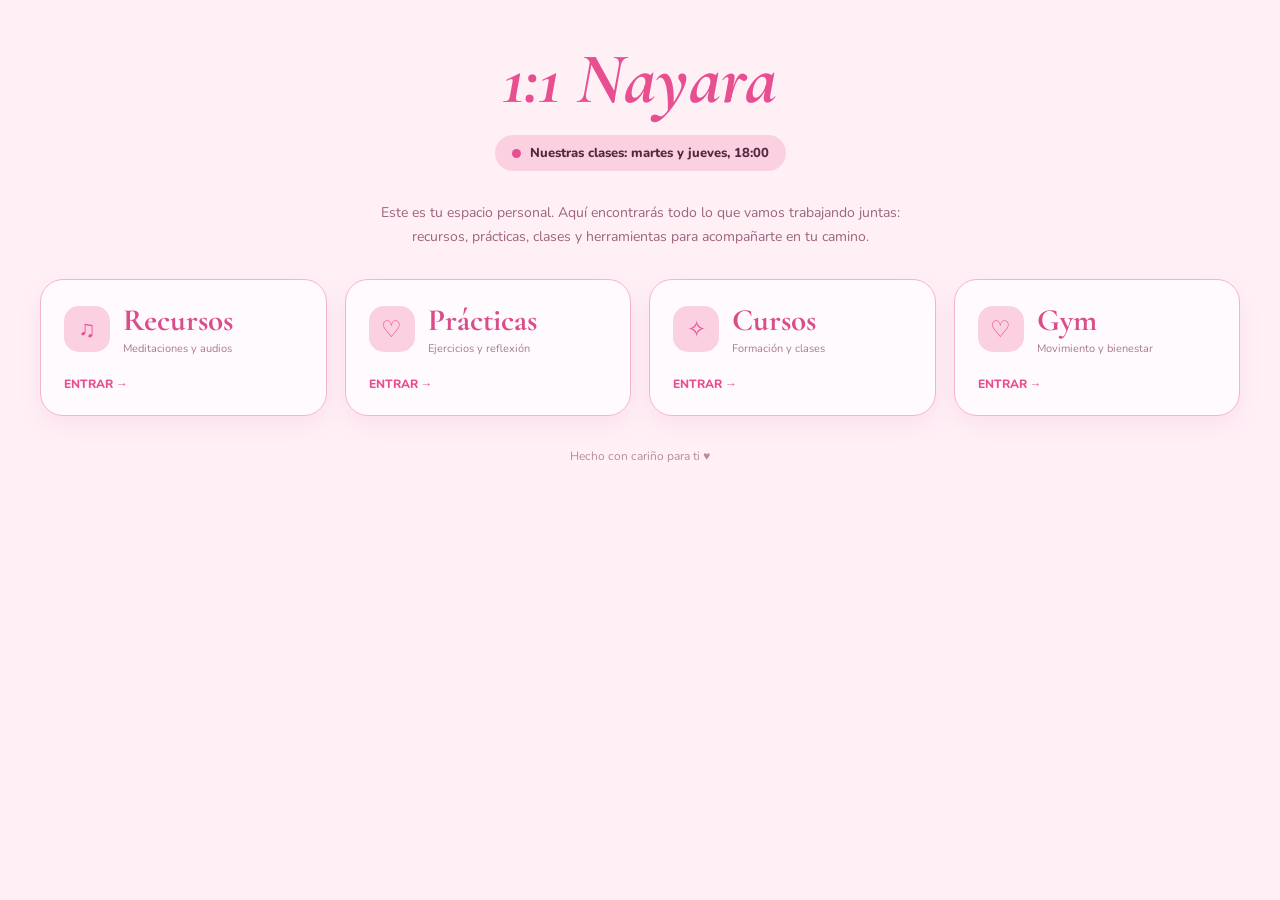
==== commit f5727c6a: "Refactor navigation and add course sections Updated navigation and section titles for clarity. Added" ====
--- a/index.html
+++ b/index.html
@@ -1,4 +1,3 @@
-
 
 <!DOCTYPE html>
 <html lang="es">
@@ -67,7 +66,7 @@
     line-height: 1.7;
 }
 
-/* NAVEGACIÓN PRINCIPAL */
+/* INICIO */
 
 .galeria {
     width: 100%;
@@ -135,7 +134,7 @@
     margin-top: 20px;
 }
 
-/* VISTAS INTERIORES */
+/* VISTAS */
 
 .vista {
     display: none;
@@ -151,7 +150,6 @@
     display: inline-block;
     background: #fbd1e2;
     color: #a34870;
-    text-decoration: none;
     border-radius: 25px;
     padding: 10px 17px;
     font-size: 12px;
@@ -173,7 +171,7 @@
     line-height: 1.6;
 }
 
-/* LISTADO DE CONTENIDOS */
+/* LISTADOS */
 
 .lista {
     display: grid;
@@ -361,12 +359,12 @@
         <span class="entrar">ENTRAR →</span>
     </div>
 
-    <div class="tarjeta-seccion" onclick="mostrarVista('cursos')">
+    <div class="tarjeta-seccion" onclick="mostrarVista('cursos-menu')">
         <div class="cabecera-tarjeta">
             <div class="icono">✧</div>
             <div>
                 <h2>Cursos</h2>
-                <p class="subtitulo">Clases y módulos</p>
+                <p class="subtitulo">Formación y clases</p>
             </div>
         </div>
         <span class="entrar">ENTRAR →</span>
@@ -479,9 +477,36 @@
     </div>
 </section>
 
-<!-- CURSOS -->
-<section id="cursos" class="vista">
+<!-- MENÚ CURSOS -->
+<section id="cursos-menu" class="vista">
     <button class="volver" onclick="mostrarVista('inicio')">← Volver al inicio</button>
+    <h2 class="titulo-vista">Cursos</h2>
+    <p class="descripcion-vista">Elige qué contenido quieres consultar.</p>
+
+    <div class="lista">
+        <button class="item-lista" onclick="mostrarVista('cursos-listado')">
+            <div>
+                <span class="etiqueta">FORMACIÓN</span>
+                <h3>Cursos</h3>
+                <p>Clases y módulos de nuestro recorrido.</p>
+            </div>
+            <span class="flecha">›</span>
+        </button>
+
+        <button class="item-lista" onclick="mostrarVista('personalizadas')">
+            <div>
+                <span class="etiqueta">CLASES GRABADAS</span>
+                <h3>Clases personalizadas</h3>
+                <p>Sesiones grabadas especialmente para ti.</p>
+            </div>
+            <span class="flecha">›</span>
+        </button>
+    </div>
+</section>
+
+<!-- CURSOS Y MÓDULOS -->
+<section id="cursos-listado" class="vista">
+    <button class="volver" onclick="mostrarVista('cursos-menu')">← Volver a Cursos</button>
     <h2 class="titulo-vista">Cursos</h2>
     <p class="descripcion-vista">Tus clases y el recorrido de cada módulo.</p>
 
@@ -517,17 +542,18 @@
         <button class="item-lista" onclick="mostrarVista('clase3')">
             <div>
                 <span class="etiqueta">CLASE NÚMERO 3</span>
-                <h3>Continuamos nuestro recorrido</h3>
-                <p>Nuevas diapositivas de clase.</p>
-            </div>
-            <span class="flecha">›</span>
-        </button>
-
-    </div>
-</section>
-
+                <h3>Módulo 2 · Identidad</h3>
+                <p>El nuevo ser.</p>
+            </div>
+            <span class="flecha">›</span>
+        </button>
+
+    </div>
+</section>
+
+<!-- FICHAS DE CURSOS -->
 <section id="clase1" class="vista">
-    <button class="volver" onclick="mostrarVista('cursos')">← Volver a Cursos</button>
+    <button class="volver" onclick="mostrarVista('cursos-listado')">← Volver a Cursos</button>
     <div class="ficha">
         <span class="etiqueta">CLASE NÚMERO 1</span>
         <h3>Módulo 1 · El Señor</h3>
@@ -538,7 +564,7 @@
 </section>
 
 <section id="clase2" class="vista">
-    <button class="volver" onclick="mostrarVista('cursos')">← Volver a Cursos</button>
+    <button class="volver" onclick="mostrarVista('cursos-listado')">← Volver a Cursos</button>
     <div class="ficha">
         <span class="etiqueta">CLASE NÚMERO 2</span>
         <h3>Módulo 1 · El Señor</h3>
@@ -549,7 +575,7 @@
 </section>
 
 <section id="preclase" class="vista">
-    <button class="volver" onclick="mostrarVista('cursos')">← Volver a Cursos</button>
+    <button class="volver" onclick="mostrarVista('cursos-listado')">← Volver a Cursos</button>
     <div class="ficha">
         <span class="etiqueta">PRE-CLASE</span>
         <h3>Módulo 2 · Identidad</h3>
@@ -559,12 +585,40 @@
 </section>
 
 <section id="clase3" class="vista">
-    <button class="volver" onclick="mostrarVista('cursos')">← Volver a Cursos</button>
+    <button class="volver" onclick="mostrarVista('cursos-listado')">← Volver a Cursos</button>
     <div class="ficha">
         <span class="etiqueta">CLASE NÚMERO 3</span>
-        <h3>Continuamos nuestro recorrido</h3>
-        <p>Nuevas diapositivas para continuar nuestro recorrido de aprendizaje.</p>
+        <h3>Módulo 2 · Identidad</h3>
+        <p>El nuevo ser: cómo cambiar tu identidad reconfigurando tu mente.</p>
         <a href="https://claude.ai/artifact/CXmY6AqAgPPFTxwGbaMJph#slide-3dd33bdac6c2" target="_blank" rel="noopener noreferrer" class="boton">Ver clase ♥</a>
+    </div>
+</section>
+
+<!-- CLASES PERSONALIZADAS -->
+<section id="personalizadas" class="vista">
+    <button class="volver" onclick="mostrarVista('cursos-menu')">← Volver a Cursos</button>
+    <h2 class="titulo-vista">Clases personalizadas</h2>
+    <p class="descripcion-vista">Sesiones grabadas especialmente para ti.</p>
+
+    <div class="lista">
+        <button class="item-lista" onclick="mostrarVista('grabada1')">
+            <div>
+                <span class="etiqueta">SANACIÓN </span>
+                <h3>SANACIÓN</h3>
+                <p>Una sesión personalizada para volver a ver cuando quieras.</p>
+            </div>
+            <span class="flecha">›</span>
+        </button>
+    </div>
+</section>
+
+<section id="grabada1" class="vista">
+    <button class="volver" onclick="mostrarVista('personalizadas')">← Volver a Clases personalizadas</button>
+    <div class="ficha">
+        <span class="etiqueta">SANACIÓN</span>
+        <h3>SANACIÓN</h3>
+        <p>Una sesión personalizada para que puedas volver a verla y repasar su contenido siempre que lo necesites.</p>
+        <a href="https://www.youtube.com/watch?v=ORjXPDi2j3g" target="_blank" rel="noopener noreferrer" class="boton">Ver clase grabada ♥</a>
     </div>
 </section>
 
@@ -641,3 +695,4 @@
 
 </body>
 </html>
+
